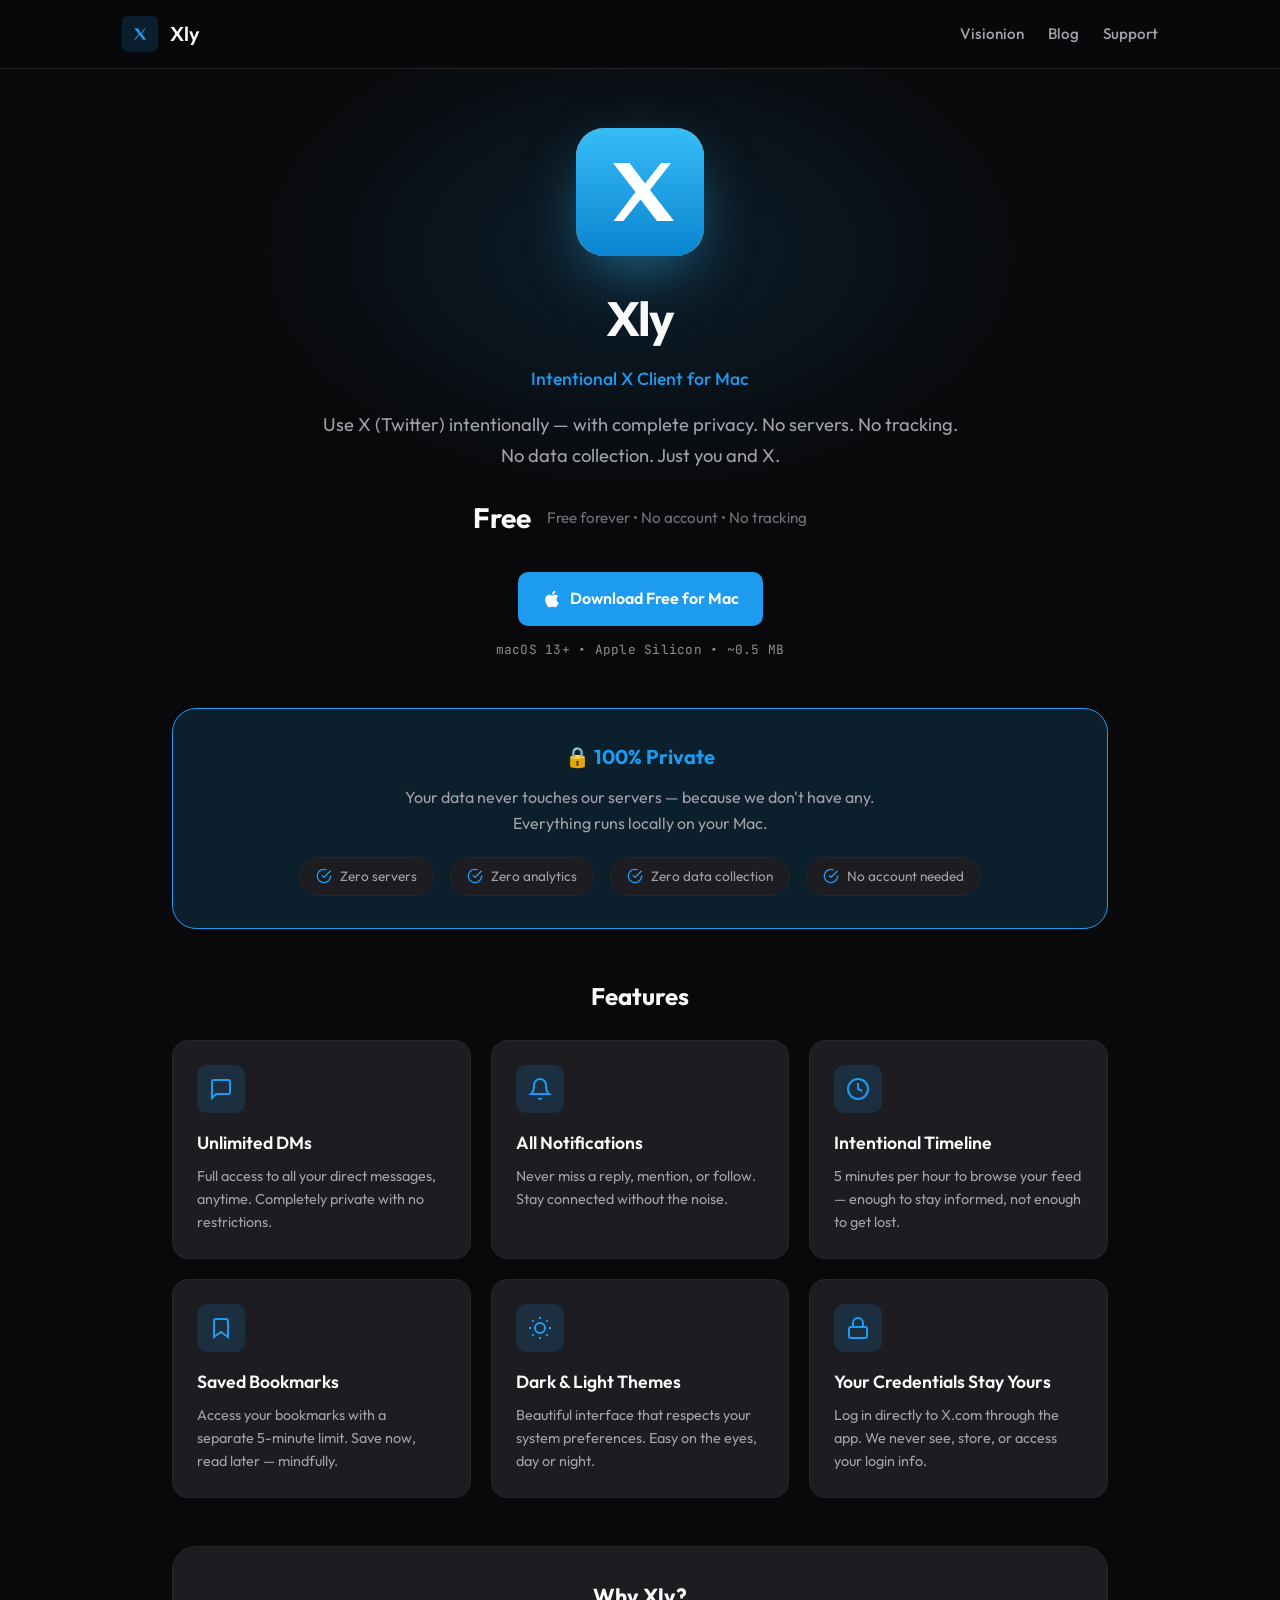
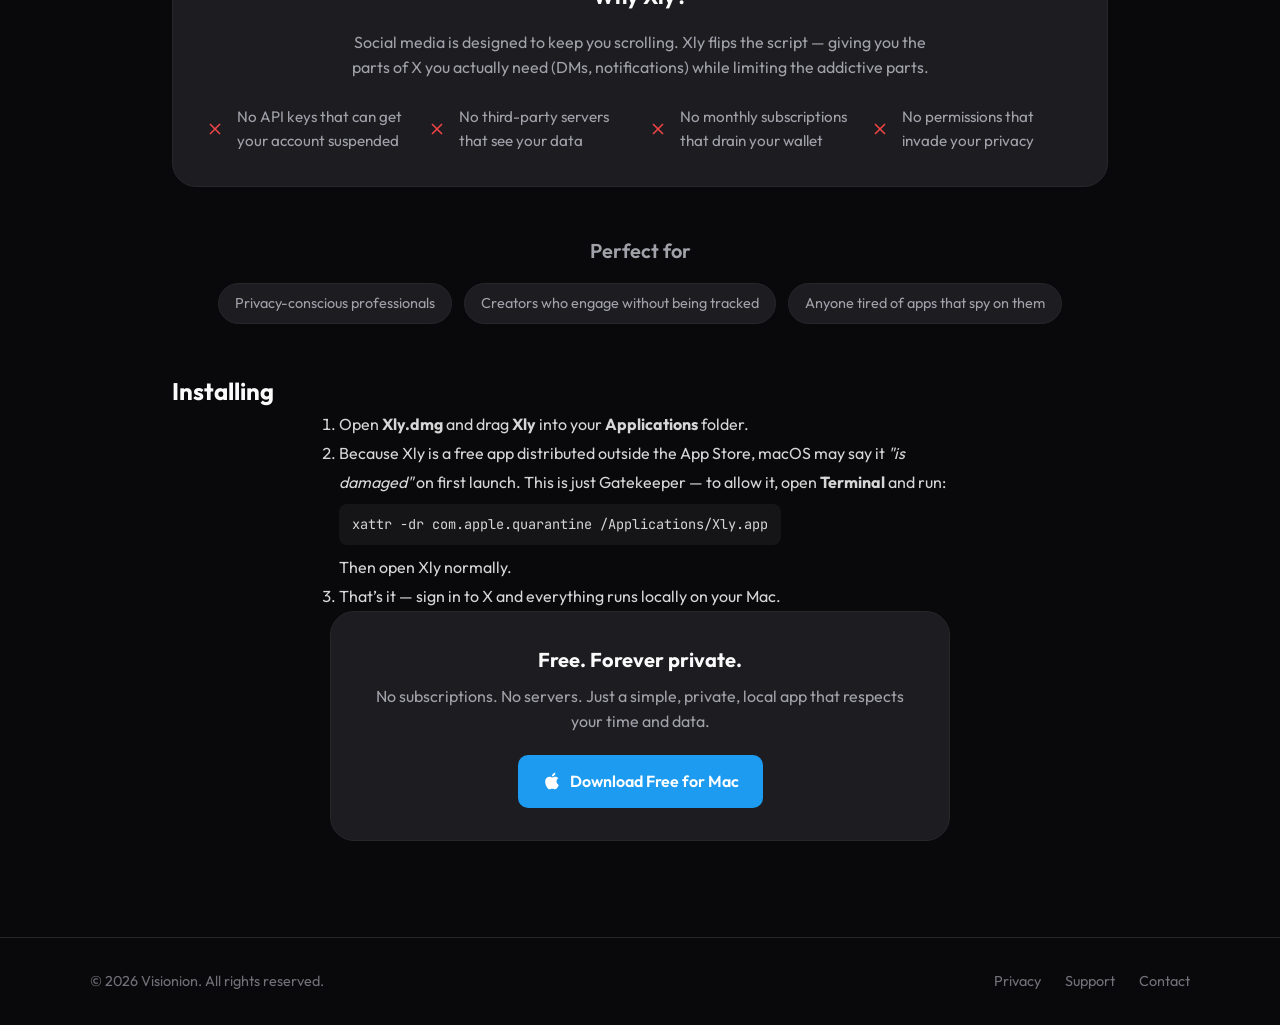
==== index.html @ 5e48ae78 "Add branding (app icon, OG image, favicon) + fix Gatekeeper 'damaged' install instructions - Re-sign" ====
<!DOCTYPE html>
<html lang="en">
<head>
  <meta charset="UTF-8" />
  <meta name="viewport" content="width=device-width, initial-scale=1" />
  <title>Xly — Free Intentional X (Twitter) Client for Mac</title>
  <meta name="description" content="Xly helps you use X (Twitter) intentionally — with complete privacy. Free, no servers, no tracking, no data collection. Limits doomscrolling. Download for macOS." />
  <meta name="keywords" content="x client mac, twitter client mac, free, private twitter app, intentional social media, anti doomscrolling, no tracking" />

  <!-- Canonical -->
  <link rel="canonical" href="https://xly.visionion.dev/" />

  <!-- Open Graph -->
  <meta property="og:title" content="Xly — Free Intentional X Client for Mac" />
  <meta property="og:description" content="Use X intentionally with complete privacy. Free, no servers, no tracking, no data collection." />
  <meta property="og:type" content="website" />
  <meta property="og:url" content="https://xly.visionion.dev/" />
  <meta property="og:image" content="https://xly.visionion.dev/og-image.png" />

  <!-- Twitter Card -->
  <meta name="twitter:card" content="summary_large_image" />
  <meta name="twitter:title" content="Xly — Free Intentional X Client for Mac" />
  <meta name="twitter:description" content="Use X intentionally with complete privacy. Free, no servers, no tracking, no data collection." />
  <meta name="twitter:image" content="https://xly.visionion.dev/og-image.png" />

  <!-- JSON-LD: SoftwareApplication -->
  <script type="application/ld+json">
  {
    "@context": "https://schema.org",
    "@type": "SoftwareApplication",
    "name": "Xly",
    "applicationCategory": "SocialNetworkingApplication",
    "operatingSystem": "macOS 13+",
    "description": "Free intentional X (Twitter) client for Mac. Private, no servers, limits doomscrolling.",
    "url": "https://xly.visionion.dev/",
    "downloadUrl": "https://xly.visionion.dev/Xly.dmg",
    "offers": { "@type": "Offer", "price": "0", "priceCurrency": "USD" },
    "publisher": { "@type": "Organization", "name": "Visionion", "url": "https://visionion.dev" }
  }
  </script>

  <!-- Favicon & icons -->
  <link rel="icon" type="image/png" href="/icon.png">
  <link rel="apple-touch-icon" href="/apple-touch-icon.png">

  <!-- Fonts -->
  <link rel="preconnect" href="https://fonts.googleapis.com">
  <link rel="preconnect" href="https://fonts.gstatic.com" crossorigin>
  <link href="https://fonts.googleapis.com/css2?family=Outfit:wght@300;400;500;600;700&family=JetBrains+Mono:wght@400;500&display=swap" rel="stylesheet">

  <link rel="stylesheet" href="styles.css" />
</head>
<body>
  <!-- Navigation -->
  <nav class="nav">
    <div class="nav-container">
      <a href="/" class="nav-logo">
        <span class="logo-icon">
          <svg viewBox="0 0 24 24" fill="currentColor">
            <path d="M5 5l5.5 7-5.5 7h1.5l5-6.25 4 6.25h4l-5.5-7.5 5-6.5h-1.5l-4.5 5.75-3.5-5.75H5z"/>
          </svg>
        </span>
        <span class="logo-text">Xly</span>
      </a>
      <div class="nav-right">
        <a href="https://visionion.dev/" class="nav-link">Visionion</a>
        <a href="https://visionion.dev/blog/" class="nav-link">Blog</a>
        <a href="/support.html" class="nav-link">Support</a>
      </div>
    </div>
  </nav>

  <main>
    <!-- Hero Section -->
    <section class="hero">
      <div class="hero-glow"></div>
      <div class="hero-content">
        <img src="/icon.png" alt="Xly app icon" class="hero-app-icon" width="128" height="128" />
        <h1 class="hero-title">Xly</h1>
        <p class="hero-tagline">Intentional X Client for Mac</p>
        <p class="hero-subtitle">
          Use X (Twitter) intentionally — with complete privacy. No servers. No tracking. No data collection. Just you and X.
        </p>
        <div class="hero-price">
          <span class="price-tag">Free</span>
          <span class="price-note">Free forever • No account • No tracking</span>
        </div>
        <div class="hero-cta">
          <a href="/Xly.dmg" class="btn btn-primary">
            <svg viewBox="0 0 24 24" fill="currentColor">
              <path d="M18.71 19.5c-.83 1.24-1.71 2.45-3.05 2.47-1.34.03-1.77-.79-3.29-.79-1.53 0-2 .77-3.27.82-1.31.05-2.3-1.32-3.14-2.53C4.25 17 2.94 12.45 4.7 9.39c.87-1.52 2.43-2.48 4.12-2.51 1.28-.02 2.5.87 3.29.87.78 0 2.26-1.07 3.81-.91.65.03 2.47.26 3.64 1.98-.09.06-2.17 1.28-2.15 3.81.03 3.02 2.65 4.03 2.68 4.04-.03.07-.42 1.44-1.38 2.83M13 3.5c.73-.83 1.94-1.46 2.94-1.5.13 1.17-.34 2.35-1.04 3.19-.69.85-1.83 1.51-2.95 1.42-.15-1.15.41-2.35 1.05-3.11z"/>
            </svg>
            Download Free for Mac
          </a>
        </div>
        <p class="hero-meta">macOS 13+ • Apple Silicon • ~0.5 MB</p>
      </div>
    </section>

    <div class="main-content">
      <!-- Privacy Banner -->
      <section class="privacy-banner">
        <h2>🔒 100% Private</h2>
        <p>Your data never touches our servers — because we don't have any. Everything runs locally on your Mac.</p>
        <div class="privacy-highlights">
          <span class="privacy-badge">
            <svg viewBox="0 0 24 24" fill="none" stroke="currentColor" stroke-width="2"><path d="M22 11.08V12a10 10 0 11-5.93-9.14"/><polyline points="22,4 12,14.01 9,11.01"/></svg>
            Zero servers
          </span>
          <span class="privacy-badge">
            <svg viewBox="0 0 24 24" fill="none" stroke="currentColor" stroke-width="2"><path d="M22 11.08V12a10 10 0 11-5.93-9.14"/><polyline points="22,4 12,14.01 9,11.01"/></svg>
            Zero analytics
          </span>
          <span class="privacy-badge">
            <svg viewBox="0 0 24 24" fill="none" stroke="currentColor" stroke-width="2"><path d="M22 11.08V12a10 10 0 11-5.93-9.14"/><polyline points="22,4 12,14.01 9,11.01"/></svg>
            Zero data collection
          </span>
          <span class="privacy-badge">
            <svg viewBox="0 0 24 24" fill="none" stroke="currentColor" stroke-width="2"><path d="M22 11.08V12a10 10 0 11-5.93-9.14"/><polyline points="22,4 12,14.01 9,11.01"/></svg>
            No account needed
          </span>
        </div>
      </section>

      <!-- Features Section -->
      <section class="features-section">
        <h2 class="features-title">Features</h2>
        <div class="features-grid">
          <div class="feature-card">
            <div class="feature-icon">
              <svg viewBox="0 0 24 24" fill="none" stroke="currentColor" stroke-width="2">
                <path d="M21 15a2 2 0 01-2 2H7l-4 4V5a2 2 0 012-2h14a2 2 0 012 2z"/>
              </svg>
            </div>
            <h3>Unlimited DMs</h3>
            <p>Full access to all your direct messages, anytime. Completely private with no restrictions.</p>
          </div>

          <div class="feature-card">
            <div class="feature-icon">
              <svg viewBox="0 0 24 24" fill="none" stroke="currentColor" stroke-width="2">
                <path d="M18 8A6 6 0 006 8c0 7-3 9-3 9h18s-3-2-3-9"/>
                <path d="M13.73 21a2 2 0 01-3.46 0"/>
              </svg>
            </div>
            <h3>All Notifications</h3>
            <p>Never miss a reply, mention, or follow. Stay connected without the noise.</p>
          </div>

          <div class="feature-card">
            <div class="feature-icon">
              <svg viewBox="0 0 24 24" fill="none" stroke="currentColor" stroke-width="2">
                <circle cx="12" cy="12" r="10"/>
                <polyline points="12,6 12,12 16,14"/>
              </svg>
            </div>
            <h3>Intentional Timeline</h3>
            <p>5 minutes per hour to browse your feed — enough to stay informed, not enough to get lost.</p>
          </div>

          <div class="feature-card">
            <div class="feature-icon">
              <svg viewBox="0 0 24 24" fill="none" stroke="currentColor" stroke-width="2">
                <path d="M19 21l-7-5-7 5V5a2 2 0 012-2h10a2 2 0 012 2z"/>
              </svg>
            </div>
            <h3>Saved Bookmarks</h3>
            <p>Access your bookmarks with a separate 5-minute limit. Save now, read later — mindfully.</p>
          </div>

          <div class="feature-card">
            <div class="feature-icon">
              <svg viewBox="0 0 24 24" fill="none" stroke="currentColor" stroke-width="2">
                <circle cx="12" cy="12" r="5"/>
                <path d="M12 1v2M12 21v2M4.22 4.22l1.42 1.42M18.36 18.36l1.42 1.42M1 12h2M21 12h2M4.22 19.78l1.42-1.42M18.36 5.64l1.42-1.42"/>
              </svg>
            </div>
            <h3>Dark & Light Themes</h3>
            <p>Beautiful interface that respects your system preferences. Easy on the eyes, day or night.</p>
          </div>

          <div class="feature-card">
            <div class="feature-icon">
              <svg viewBox="0 0 24 24" fill="none" stroke="currentColor" stroke-width="2">
                <rect x="3" y="11" width="18" height="11" rx="2" ry="2"/>
                <path d="M7 11V7a5 5 0 0110 0v4"/>
              </svg>
            </div>
            <h3>Your Credentials Stay Yours</h3>
            <p>Log in directly to X.com through the app. We never see, store, or access your login info.</p>
          </div>
        </div>
      </section>

      <!-- Why Xly Section -->
      <section class="why-section">
        <div class="why-card">
          <h2>Why Xly?</h2>
          <p>Social media is designed to keep you scrolling. Xly flips the script — giving you the parts of X you actually need (DMs, notifications) while limiting the addictive parts.</p>
          <ul class="why-list">
            <li>
              <svg viewBox="0 0 24 24" fill="none" stroke="currentColor" stroke-width="2"><line x1="18" y1="6" x2="6" y2="18"/><line x1="6" y1="6" x2="18" y2="18"/></svg>
              No API keys that can get your account suspended
            </li>
            <li>
              <svg viewBox="0 0 24 24" fill="none" stroke="currentColor" stroke-width="2"><line x1="18" y1="6" x2="6" y2="18"/><line x1="6" y1="6" x2="18" y2="18"/></svg>
              No third-party servers that see your data
            </li>
            <li>
              <svg viewBox="0 0 24 24" fill="none" stroke="currentColor" stroke-width="2"><line x1="18" y1="6" x2="6" y2="18"/><line x1="6" y1="6" x2="18" y2="18"/></svg>
              No monthly subscriptions that drain your wallet
            </li>
            <li>
              <svg viewBox="0 0 24 24" fill="none" stroke="currentColor" stroke-width="2"><line x1="18" y1="6" x2="6" y2="18"/><line x1="6" y1="6" x2="18" y2="18"/></svg>
              No permissions that invade your privacy
            </li>
          </ul>
        </div>
      </section>

      <!-- Perfect For -->
      <section class="perfect-section">
        <h2>Perfect for</h2>
        <div class="perfect-list">
          <span class="perfect-tag">Privacy-conscious professionals</span>
          <span class="perfect-tag">Creators who engage without being tracked</span>
          <span class="perfect-tag">Anyone tired of apps that spy on them</span>
        </div>
      </section>

      <!-- Install note -->
      <section class="requirements-section">
        <h2>Installing</h2>
        <ol style="max-width:640px;margin:0 auto;opacity:.85;line-height:1.8;text-align:left;padding-left:1.2rem">
          <li>Open <strong>Xly.dmg</strong> and drag <strong>Xly</strong> into your <strong>Applications</strong> folder.</li>
          <li>
            Because Xly is a free app distributed outside the App Store, macOS may say it
            <em>"is damaged"</em> on first launch. This is just Gatekeeper — to allow it, open
            <strong>Terminal</strong> and run:
            <br>
            <code style="display:inline-block;margin:.5rem 0;padding:.5rem .8rem;background:rgba(255,255,255,.06);border-radius:8px;font-family:'JetBrains Mono',monospace;font-size:.85rem;user-select:all">xattr -dr com.apple.quarantine /Applications/Xly.app</code>
            <br>Then open Xly normally.
          </li>
          <li>That’s it — sign in to X and everything runs locally on your Mac.</li>
        </ol>
      </section>

      <!-- CTA -->
      <section class="cta-section">
        <div class="cta-card">
          <h3>Free. Forever private.</h3>
          <p>No subscriptions. No servers. Just a simple, private, local app that respects your time and data.</p>
          <a href="/Xly.dmg" class="btn btn-primary">
            <svg viewBox="0 0 24 24" fill="currentColor">
              <path d="M18.71 19.5c-.83 1.24-1.71 2.45-3.05 2.47-1.34.03-1.77-.79-3.29-.79-1.53 0-2 .77-3.27.82-1.31.05-2.3-1.32-3.14-2.53C4.25 17 2.94 12.45 4.7 9.39c.87-1.52 2.43-2.48 4.12-2.51 1.28-.02 2.5.87 3.29.87.78 0 2.26-1.07 3.81-.91.65.03 2.47.26 3.64 1.98-.09.06-2.17 1.28-2.15 3.81.03 3.02 2.65 4.03 2.68 4.04-.03.07-.42 1.44-1.38 2.83M13 3.5c.73-.83 1.94-1.46 2.94-1.5.13 1.17-.34 2.35-1.04 3.19-.69.85-1.83 1.51-2.95 1.42-.15-1.15.41-2.35 1.05-3.11z"/>
            </svg>
            Download Free for Mac
          </a>
        </div>
      </section>
    </div>
  </main>

  <!-- Footer -->
  <footer class="footer">
    <div class="footer-container">
      <p class="footer-copy">© <span id="year"></span> Visionion. All rights reserved.</p>
      <div class="footer-links">
        <a href="/privacy.html">Privacy</a>
        <a href="/support.html">Support</a>
        <a href="https://visionion.dev/contact-us.html">Contact</a>
      </div>
    </div>
  </footer>

  <script>
    const y = document.getElementById('year');
    if (y) { y.textContent = new Date().getFullYear(); }
  </script>
</body>
</html>
---- styles.css ----
:root {
  --bg-primary: #09090b;
  --bg-secondary: #18181b;
  --bg-card: #1c1c21;
  --bg-elevated: #27272a;
  
  --text-primary: #fafafa;
  --text-secondary: #a1a1aa;
  --text-muted: #71717a;
  
  --border-color: #27272a;
  --border-subtle: #3f3f46;
  
  --accent: #1d9bf0; /* X/Twitter blue */
  --accent-hover: #1a8cd8;
  --accent-dim: rgba(29, 155, 240, 0.15);
  --accent-glow: rgba(29, 155, 240, 0.3);
  
  --radius-sm: 6px;
  --radius-md: 10px;
  --radius-lg: 16px;
  --radius-xl: 24px;
  
  --font-sans: 'Outfit', -apple-system, BlinkMacSystemFont, system-ui, sans-serif;
  --font-mono: 'JetBrains Mono', monospace;
}

* {
  box-sizing: border-box;
  margin: 0;
  padding: 0;
}

html {
  scroll-behavior: smooth;
}

body {
  font-family: var(--font-sans);
  background: var(--bg-primary);
  color: var(--text-primary);
  line-height: 1.6;
  min-height: 100vh;
  -webkit-font-smoothing: antialiased;
  -moz-osx-font-smoothing: grayscale;
}

/* Navigation */
.nav {
  position: fixed;
  top: 0;
  left: 0;
  right: 0;
  z-index: 100;
  background: rgba(9, 9, 11, 0.85);
  backdrop-filter: blur(12px);
  border-bottom: 1px solid var(--border-color);
}

.nav-container {
  max-width: 1100px;
  margin: 0 auto;
  padding: 1rem 2rem;
  display: flex;
  align-items: center;
  justify-content: space-between;
}

.nav-logo {
  display: flex;
  align-items: center;
  gap: 0.75rem;
  text-decoration: none;
  color: var(--text-primary);
  font-weight: 600;
  font-size: 1.25rem;
}

.logo-icon {
  width: 36px;
  height: 36px;
  background: var(--accent-dim);
  border-radius: var(--radius-sm);
  display: flex;
  align-items: center;
  justify-content: center;
  color: var(--accent);
}

.logo-icon svg {
  width: 20px;
  height: 20px;
}

.nav-right {
  display: flex;
  align-items: center;
  gap: 1.5rem;
}

.nav-link {
  color: var(--text-secondary);
  text-decoration: none;
  font-weight: 500;
  font-size: 0.95rem;
  transition: color 0.2s ease;
}

.nav-link:hover {
  color: var(--text-primary);
}

/* Hero Section */
.hero {
  padding: 8rem 2rem 3rem;
  text-align: center;
  position: relative;
  overflow: hidden;
}

.hero-glow {
  position: absolute;
  top: 0;
  left: 50%;
  transform: translateX(-50%);
  width: 800px;
  height: 500px;
  background: radial-gradient(ellipse at center, var(--accent-dim) 0%, transparent 70%);
  pointer-events: none;
}

.hero-content {
  position: relative;
  z-index: 1;
  max-width: 640px;
  margin: 0 auto;
}

.hero-icon {
  width: 80px;
  height: 80px;
  margin: 0 auto 1.5rem;
  background: var(--accent-dim);
  border-radius: var(--radius-xl);
  display: flex;
  align-items: center;
  justify-content: center;
  color: var(--accent);
}

.hero-icon svg {
  width: 40px;
  height: 40px;
}

.hero-title {
  font-size: clamp(2rem, 5vw, 3rem);
  font-weight: 700;
  letter-spacing: -0.03em;
  margin-bottom: 0.5rem;
}

.hero-tagline {
  font-size: 1.1rem;
  color: var(--accent);
  font-weight: 500;
  margin-bottom: 1rem;
}

.hero-subtitle {
  font-size: 1.15rem;
  color: var(--text-secondary);
  line-height: 1.7;
}

.hero-price {
  margin-top: 1.5rem;
  display: flex;
  align-items: center;
  justify-content: center;
  gap: 1rem;
}

.price-tag {
  font-size: 1.75rem;
  font-weight: 700;
  color: var(--text-primary);
}

.price-note {
  font-size: 0.95rem;
  color: var(--text-muted);
}

.hero-cta {
  margin-top: 2rem;
  display: flex;
  flex-wrap: wrap;
  justify-content: center;
  gap: 1rem;
}

/* Main Content */
.main-content {
  max-width: 1000px;
  margin: 0 auto;
  padding: 0 2rem 4rem;
}

/* Privacy Banner */
.privacy-banner {
  background: var(--accent-dim);
  border: 1px solid var(--accent);
  border-radius: var(--radius-xl);
  padding: 2rem;
  text-align: center;
  margin-bottom: 3rem;
}

.privacy-banner h2 {
  font-size: 1.25rem;
  font-weight: 700;
  margin-bottom: 0.75rem;
  color: var(--accent);
}

.privacy-banner p {
  color: var(--text-secondary);
  max-width: 540px;
  margin: 0 auto;
}

.privacy-highlights {
  display: flex;
  flex-wrap: wrap;
  justify-content: center;
  gap: 1rem;
  margin-top: 1.25rem;
}

.privacy-badge {
  display: inline-flex;
  align-items: center;
  gap: 0.5rem;
  background: var(--bg-card);
  border: 1px solid var(--border-color);
  padding: 0.5rem 1rem;
  border-radius: 100px;
  font-size: 0.85rem;
  color: var(--text-secondary);
}

.privacy-badge svg {
  width: 16px;
  height: 16px;
  color: var(--accent);
}

/* Features Section */
.features-section {
  margin-bottom: 3rem;
}

.features-title {
  font-size: 1.5rem;
  font-weight: 700;
  margin-bottom: 1.5rem;
  text-align: center;
}

.features-grid {
  display: grid;
  grid-template-columns: repeat(auto-fit, minmax(220px, 1fr));
  gap: 1.25rem;
}

.feature-card {
  background: var(--bg-card);
  border: 1px solid var(--border-color);
  border-radius: var(--radius-lg);
  padding: 1.5rem;
  transition: all 0.2s ease;
}

.feature-card:hover {
  border-color: var(--border-subtle);
  transform: translateY(-2px);
}

.feature-icon {
  width: 48px;
  height: 48px;
  background: var(--accent-dim);
  border-radius: var(--radius-md);
  display: flex;
  align-items: center;
  justify-content: center;
  color: var(--accent);
  margin-bottom: 1rem;
}

.feature-icon svg {
  width: 24px;
  height: 24px;
}

.feature-card h3 {
  font-size: 1.1rem;
  font-weight: 600;
  margin-bottom: 0.5rem;
}

.feature-card p {
  font-size: 0.9rem;
  color: var(--text-secondary);
  line-height: 1.6;
}

/* Why Section */
.why-section {
  margin-bottom: 3rem;
}

.why-card {
  background: var(--bg-card);
  border: 1px solid var(--border-color);
  border-radius: var(--radius-xl);
  padding: 2rem;
}

.why-card h2 {
  font-size: 1.35rem;
  font-weight: 700;
  margin-bottom: 1rem;
  text-align: center;
}

.why-card > p {
  color: var(--text-secondary);
  text-align: center;
  margin-bottom: 1.5rem;
  max-width: 600px;
  margin-left: auto;
  margin-right: auto;
}

.why-list {
  display: grid;
  grid-template-columns: repeat(auto-fit, minmax(200px, 1fr));
  gap: 1rem;
  list-style: none;
}

.why-list li {
  display: flex;
  align-items: center;
  gap: 0.75rem;
  font-size: 0.95rem;
  color: var(--text-secondary);
}

.why-list svg {
  width: 20px;
  height: 20px;
  flex-shrink: 0;
  color: #ef4444;
}

/* CTA */
.cta-section {
  display: flex;
  justify-content: center;
  margin-bottom: 2rem;
}

.cta-card {
  background: var(--bg-card);
  border: 1px solid var(--border-color);
  border-radius: var(--radius-xl);
  padding: 2rem;
  text-align: center;
  max-width: 620px;
}

.cta-card h3 {
  font-size: 1.25rem;
  font-weight: 700;
  margin-bottom: 0.5rem;
}

.cta-card p {
  color: var(--text-secondary);
  margin-bottom: 1.25rem;
}

/* Perfect For */
.perfect-section {
  margin-bottom: 3rem;
  text-align: center;
}

.perfect-section h2 {
  font-size: 1.25rem;
  font-weight: 600;
  margin-bottom: 1rem;
  color: var(--text-secondary);
}

.perfect-list {
  display: flex;
  flex-wrap: wrap;
  justify-content: center;
  gap: 0.75rem;
}

.perfect-tag {
  background: var(--bg-card);
  border: 1px solid var(--border-color);
  padding: 0.5rem 1rem;
  border-radius: 100px;
  font-size: 0.9rem;
  color: var(--text-secondary);
}

/* Buttons */
.btn {
  display: inline-flex;
  align-items: center;
  gap: 0.5rem;
  padding: 0.875rem 1.5rem;
  border-radius: var(--radius-md);
  font-size: 1rem;
  font-weight: 600;
  font-family: var(--font-sans);
  text-decoration: none;
  cursor: pointer;
  transition: all 0.2s ease;
  border: none;
}

.btn-primary {
  background: var(--accent);
  color: #fff;
}

.btn-primary:hover {
  background: var(--accent-hover);
}

.btn-secondary {
  background: var(--bg-elevated);
  color: var(--text-primary);
  border: 1px solid var(--border-subtle);
}

.btn-secondary:hover {
  background: var(--border-subtle);
}

.btn svg {
  width: 20px;
  height: 20px;
}

/* Footer */
.footer {
  border-top: 1px solid var(--border-color);
  padding: 2rem;
}

.footer-container {
  max-width: 1100px;
  margin: 0 auto;
  display: flex;
  align-items: center;
  justify-content: space-between;
  flex-wrap: wrap;
  gap: 1rem;
}

.footer-copy {
  color: var(--text-muted);
  font-size: 0.9rem;
}

.footer-links {
  display: flex;
  gap: 1.5rem;
}

.footer-links a {
  color: var(--text-muted);
  text-decoration: none;
  font-size: 0.9rem;
  transition: color 0.2s ease;
}

.footer-links a:hover {
  color: var(--text-primary);
}

/* Page Content (for Privacy, Support pages) */
.page-container {
  max-width: 720px;
  margin: 0 auto;
  padding: 8rem 2rem 4rem;
}

.page-header {
  margin-bottom: 3rem;
  padding-bottom: 2rem;
  border-bottom: 1px solid var(--border-color);
}

.page-title {
  font-size: clamp(2rem, 5vw, 2.75rem);
  font-weight: 700;
  letter-spacing: -0.02em;
  margin-bottom: 0.5rem;
}

.page-subtitle {
  color: var(--text-muted);
  font-size: 0.95rem;
}

.page-content h2 {
  font-size: 1.35rem;
  font-weight: 600;
  margin-top: 2.5rem;
  margin-bottom: 1rem;
  color: var(--text-primary);
}

.page-content p {
  color: var(--text-secondary);
  line-height: 1.8;
  margin-bottom: 1rem;
}

.page-content ul {
  list-style: none;
  margin: 1rem 0 1.5rem;
  padding-left: 0;
}

.page-content ul li {
  position: relative;
  padding-left: 1.5rem;
  margin-bottom: 0.75rem;
  color: var(--text-secondary);
  line-height: 1.7;
}

.page-content ul li::before {
  content: '';
  position: absolute;
  left: 0;
  top: 0.6rem;
  width: 6px;
  height: 6px;
  background: var(--accent);
  border-radius: 50%;
}

.page-content a {
  color: var(--accent);
  text-decoration: none;
  transition: opacity 0.2s ease;
}

.page-content a:hover {
  opacity: 0.8;
  text-decoration: underline;
}

.page-content strong {
  color: var(--text-primary);
  font-weight: 600;
}

.back-link {
  display: inline-flex;
  align-items: center;
  gap: 0.5rem;
  color: var(--text-muted);
  text-decoration: none;
  font-size: 0.9rem;
  margin-bottom: 2rem;
  transition: color 0.2s ease;
}

.back-link:hover {
  color: var(--text-primary);
}

.back-link svg {
  width: 16px;
  height: 16px;
}

/* Responsive */
@media (max-width: 768px) {
  .nav-container {
    padding: 1rem 1.5rem;
  }
  
  .hero {
    padding: 7rem 1.5rem 2rem;
  }
  
  .main-content {
    padding: 0 1.5rem 3rem;
  }
  
  .hero-cta {
    flex-direction: column;
    align-items: center;
  }
  
  .btn {
    width: 100%;
    justify-content: center;
    max-width: 280px;
  }
  
  .privacy-highlights {
    flex-direction: column;
    align-items: center;
  }
  
  .cta-card {
    padding: 1.5rem;
  }
  
  .footer-container {
    flex-direction: column;
    text-align: center;
  }
  
  .footer-links {
    flex-wrap: wrap;
    justify-content: center;
  }
}

@media (max-width: 480px) {
  .hero-title {
    font-size: 1.75rem;
  }
  
  .features-grid {
    grid-template-columns: 1fr;
  }
  
  .why-list {
    grid-template-columns: 1fr;
  }
}


/* Free-download meta line */
.hero-meta {
  margin-top: 14px;
  font-family: 'JetBrains Mono', monospace;
  font-size: 0.8rem;
  letter-spacing: 0.02em;
  opacity: 0.55;
}

/* Branded app icon in hero */
.hero-app-icon {
  width: 128px;
  height: 128px;
  border-radius: 28px;
  margin: 0 auto 1.5rem;
  display: block;
  box-shadow: 0 20px 60px -15px rgba(56, 189, 248, 0.55);
}
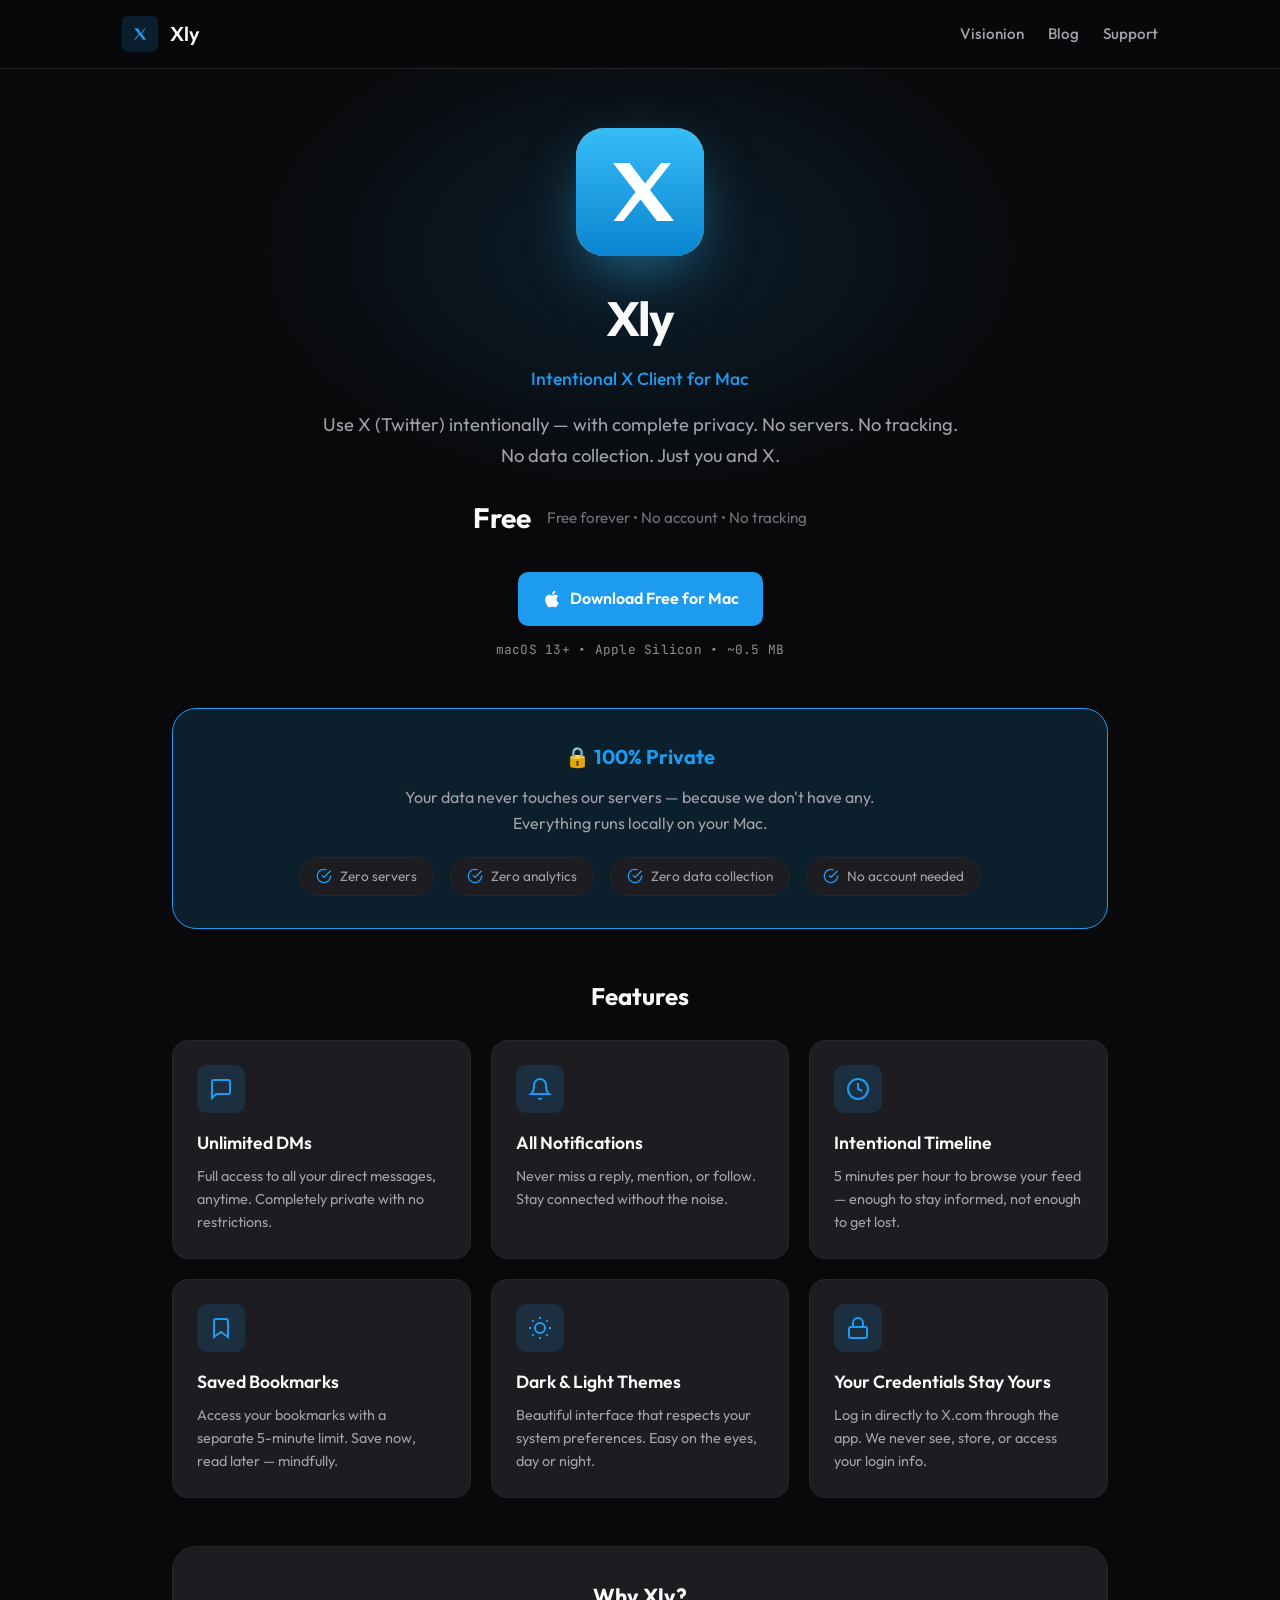
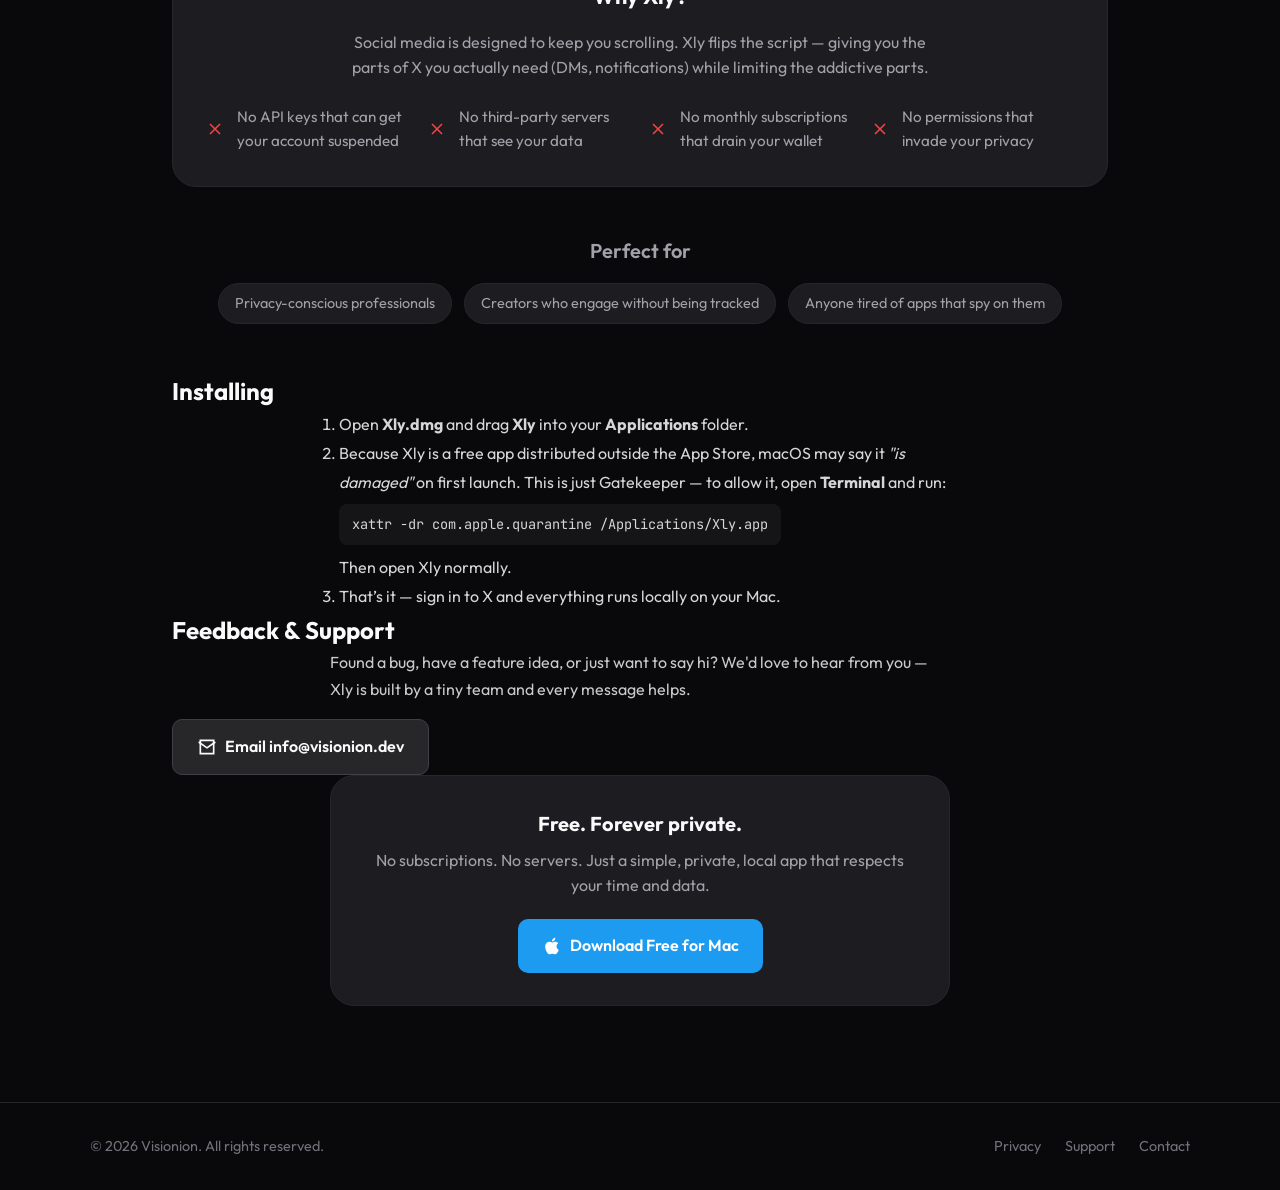
==== commit b8942965: "Add feedback section + Cloudflare Web Analytics; update DMG" ====
--- a/index.html
+++ b/index.html
@@ -245,6 +245,21 @@
         </ol>
       </section>
 
+      <!-- Feedback -->
+      <section class="requirements-section">
+        <h2>Feedback &amp; Support</h2>
+        <p style="max-width:620px;margin:0 auto 1rem;opacity:.8;line-height:1.7">
+          Found a bug, have a feature idea, or just want to say hi? We'd love to hear from you —
+          Xly is built by a tiny team and every message helps.
+        </p>
+        <a href="mailto:info@visionion.dev?subject=Xly%20Feedback" class="btn btn-secondary">
+          <svg viewBox="0 0 24 24" fill="none" stroke="currentColor" stroke-width="2" width="18" height="18">
+            <path d="M4 4h16v16H4z" fill="none"/><path d="M22 6l-10 7L2 6"/>
+          </svg>
+          Email info@visionion.dev
+        </a>
+      </section>
+
       <!-- CTA -->
       <section class="cta-section">
         <div class="cta-card">
@@ -277,6 +292,12 @@
     const y = document.getElementById('year');
     if (y) { y.textContent = new Date().getFullYear(); }
   </script>
+
+  <!-- Cloudflare Web Analytics (privacy-friendly, cookieless). -->
+  <!-- SETUP: create a free site token at https://dash.cloudflare.com -> Analytics -> Web Analytics,
+       then replace YOUR_CF_TOKEN below. No cookies, no personal data, GDPR-friendly. -->
+  <script defer src="https://static.cloudflareinsights.com/beacon.min.js"
+          data-cf-beacon='{"token": "YOUR_CF_TOKEN"}'></script>
 </body>
 </html>
 
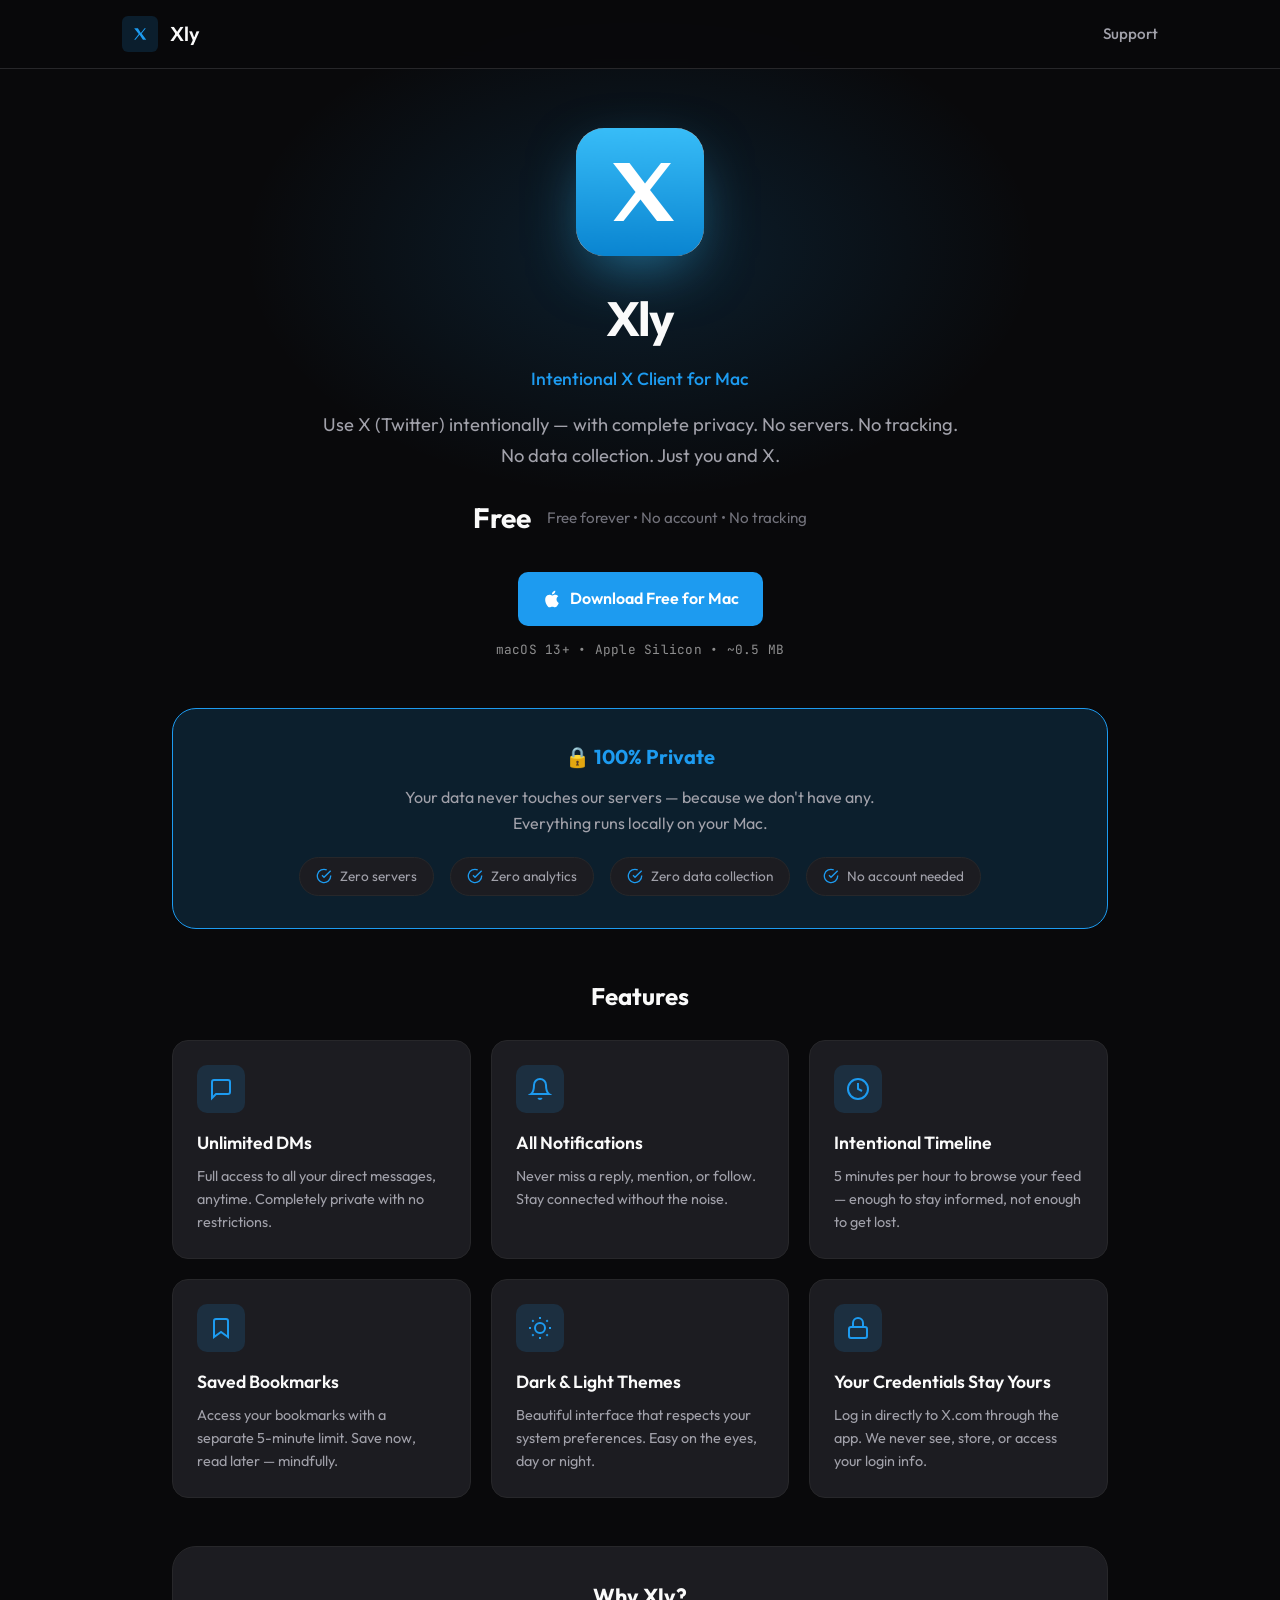
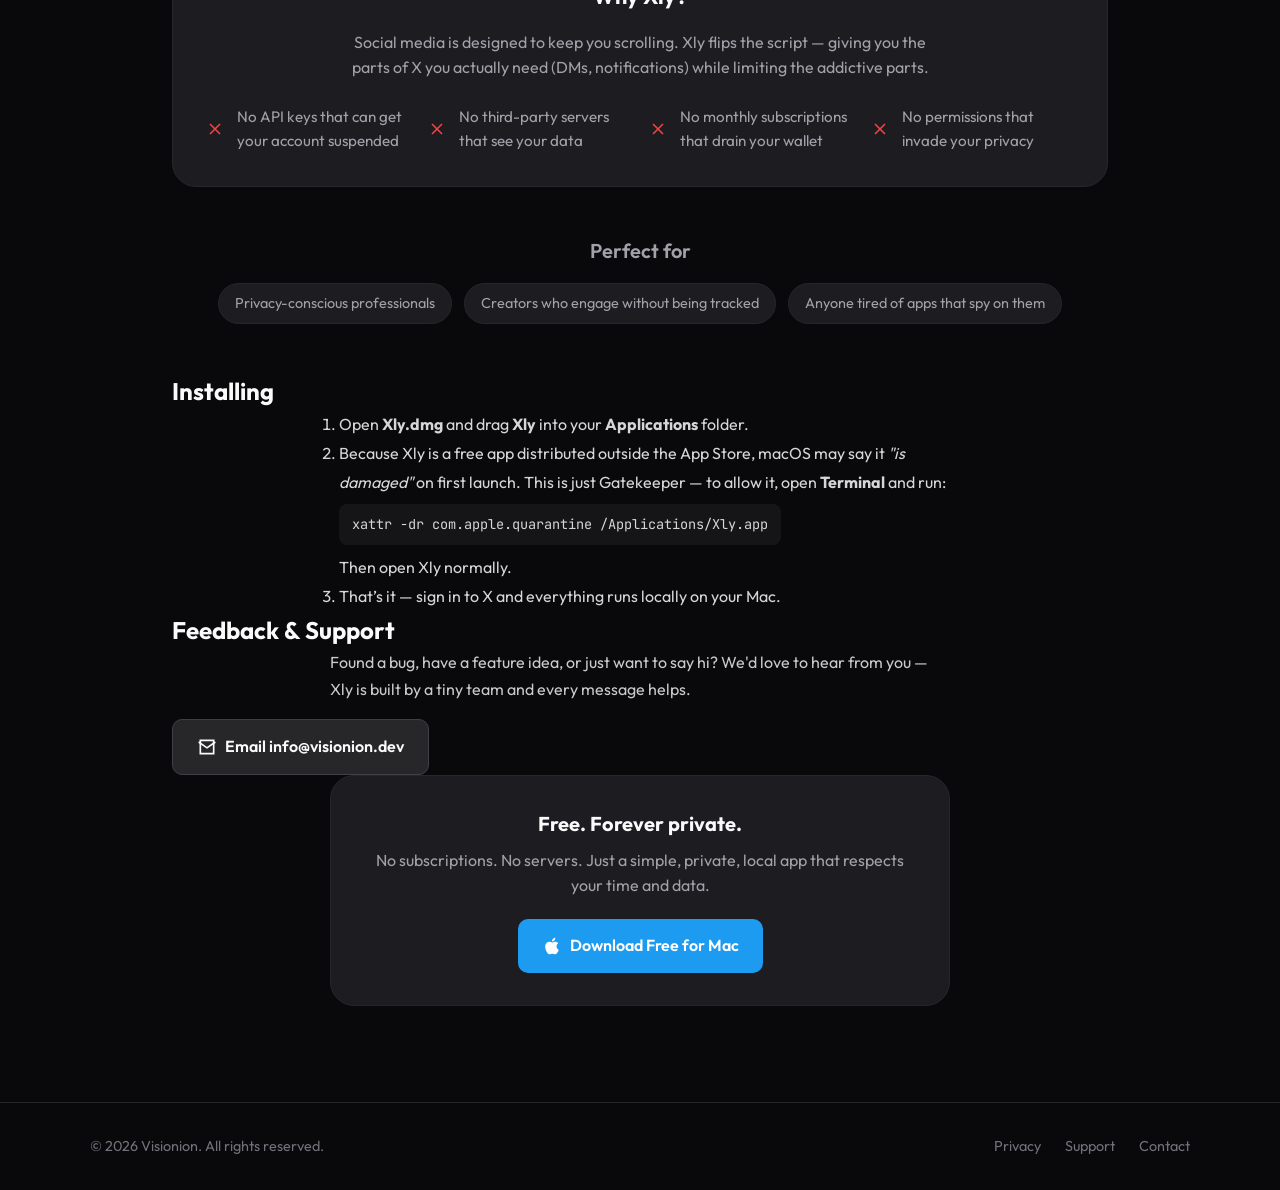
==== commit 2ffa5e44: "chore(site): remove Visionion and Blog nav links Drop the Visionion and Blog navigation links from t" ====
--- a/index.html
+++ b/index.html
@@ -63,8 +63,6 @@
         <span class="logo-text">Xly</span>
       </a>
       <div class="nav-right">
-        <a href="https://visionion.dev/" class="nav-link">Visionion</a>
-        <a href="https://visionion.dev/blog/" class="nav-link">Blog</a>
         <a href="/support.html" class="nav-link">Support</a>
       </div>
     </div>
@@ -86,7 +84,7 @@
           <span class="price-note">Free forever • No account • No tracking</span>
         </div>
         <div class="hero-cta">
-          <a href="/Xly.dmg" class="btn btn-primary">
+          <a href="/download.html" class="btn btn-primary">
             <svg viewBox="0 0 24 24" fill="currentColor">
               <path d="M18.71 19.5c-.83 1.24-1.71 2.45-3.05 2.47-1.34.03-1.77-.79-3.29-.79-1.53 0-2 .77-3.27.82-1.31.05-2.3-1.32-3.14-2.53C4.25 17 2.94 12.45 4.7 9.39c.87-1.52 2.43-2.48 4.12-2.51 1.28-.02 2.5.87 3.29.87.78 0 2.26-1.07 3.81-.91.65.03 2.47.26 3.64 1.98-.09.06-2.17 1.28-2.15 3.81.03 3.02 2.65 4.03 2.68 4.04-.03.07-.42 1.44-1.38 2.83M13 3.5c.73-.83 1.94-1.46 2.94-1.5.13 1.17-.34 2.35-1.04 3.19-.69.85-1.83 1.51-2.95 1.42-.15-1.15.41-2.35 1.05-3.11z"/>
             </svg>
@@ -265,7 +263,7 @@
         <div class="cta-card">
           <h3>Free. Forever private.</h3>
           <p>No subscriptions. No servers. Just a simple, private, local app that respects your time and data.</p>
-          <a href="/Xly.dmg" class="btn btn-primary">
+          <a href="/download.html" class="btn btn-primary">
             <svg viewBox="0 0 24 24" fill="currentColor">
               <path d="M18.71 19.5c-.83 1.24-1.71 2.45-3.05 2.47-1.34.03-1.77-.79-3.29-.79-1.53 0-2 .77-3.27.82-1.31.05-2.3-1.32-3.14-2.53C4.25 17 2.94 12.45 4.7 9.39c.87-1.52 2.43-2.48 4.12-2.51 1.28-.02 2.5.87 3.29.87.78 0 2.26-1.07 3.81-.91.65.03 2.47.26 3.64 1.98-.09.06-2.17 1.28-2.15 3.81.03 3.02 2.65 4.03 2.68 4.04-.03.07-.42 1.44-1.38 2.83M13 3.5c.73-.83 1.94-1.46 2.94-1.5.13 1.17-.34 2.35-1.04 3.19-.69.85-1.83 1.51-2.95 1.42-.15-1.15.41-2.35 1.05-3.11z"/>
             </svg>
@@ -295,9 +293,9 @@
 
   <!-- Cloudflare Web Analytics (privacy-friendly, cookieless). -->
   <!-- SETUP: create a free site token at https://dash.cloudflare.com -> Analytics -> Web Analytics,
-       then replace YOUR_CF_TOKEN below. No cookies, no personal data, GDPR-friendly. -->
+       then replace 11608d0167ea4527a78e1bbecdcd3f57 below. No cookies, no personal data, GDPR-friendly. -->
   <script defer src="https://static.cloudflareinsights.com/beacon.min.js"
-          data-cf-beacon='{"token": "YOUR_CF_TOKEN"}'></script>
+          data-cf-beacon='{"token": "11608d0167ea4527a78e1bbecdcd3f57"}'></script>
 </body>
 </html>
 
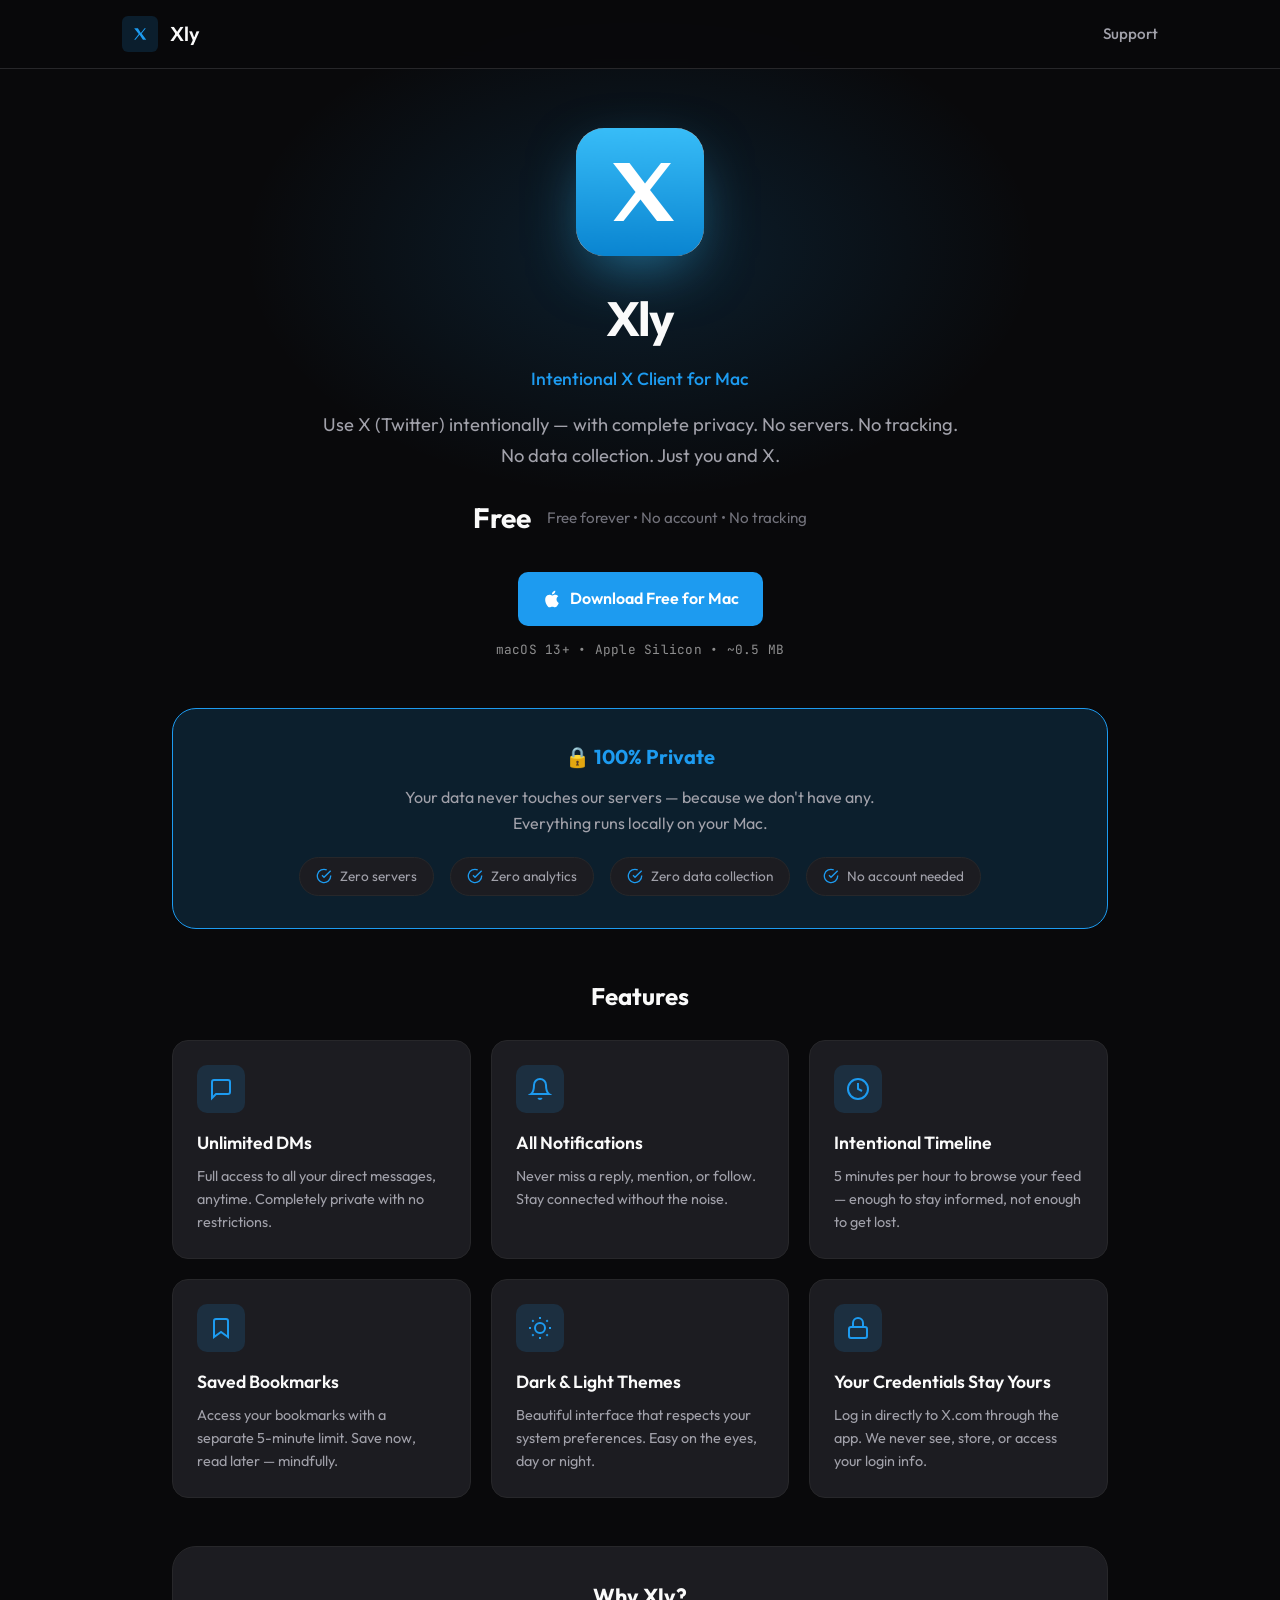
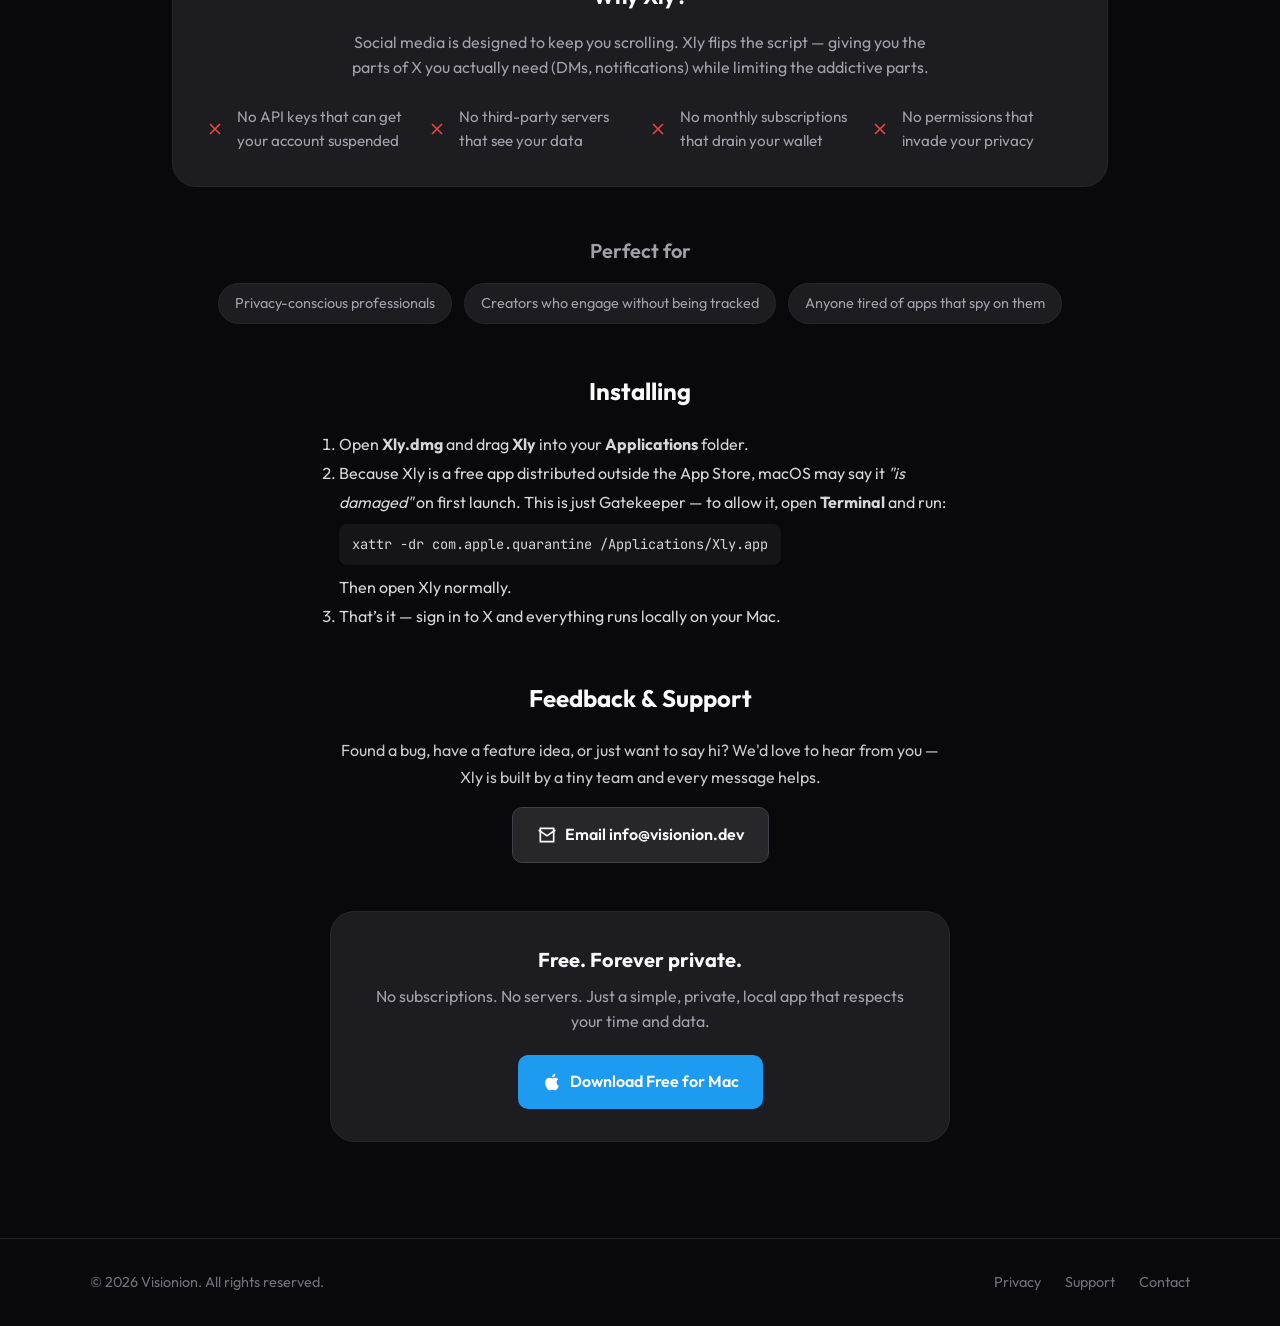
==== commit 9e34441d: "Add Google Analytics tracking (G-M6JFPRX2WN)" ====
--- a/index.html
+++ b/index.html
@@ -1,8 +1,17 @@
 <!DOCTYPE html>
 <html lang="en">
 <head>
+<script async src="https://www.googletagmanager.com/gtag/js?id=G-M6JFPRX2WN"></script>
+<script>
+  window.dataLayer = window.dataLayer || [];
+  function gtag(){dataLayer.push(arguments);}
+  gtag('js', new Date());
+  gtag('config', 'G-M6JFPRX2WN');
+</script>
+
   <meta charset="UTF-8" />
   <meta name="viewport" content="width=device-width, initial-scale=1" />
+  <meta name="theme-color" content="#1d9bf0" />
   <title>Xly — Free Intentional X (Twitter) Client for Mac</title>
   <meta name="description" content="Xly helps you use X (Twitter) intentionally — with complete privacy. Free, no servers, no tracking, no data collection. Limits doomscrolling. Download for macOS." />
   <meta name="keywords" content="x client mac, twitter client mac, free, private twitter app, intentional social media, anti doomscrolling, no tracking" />
--- a/styles.css
+++ b/styles.css
@@ -393,6 +393,18 @@
   margin-bottom: 1.25rem;
 }
 
+/* Installing / Feedback */
+.requirements-section {
+  margin-bottom: 3rem;
+  text-align: center;
+}
+
+.requirements-section h2 {
+  font-size: 1.5rem;
+  font-weight: 700;
+  margin-bottom: 1.25rem;
+}
+
 /* Perfect For */
 .perfect-section {
   margin-bottom: 3rem;
